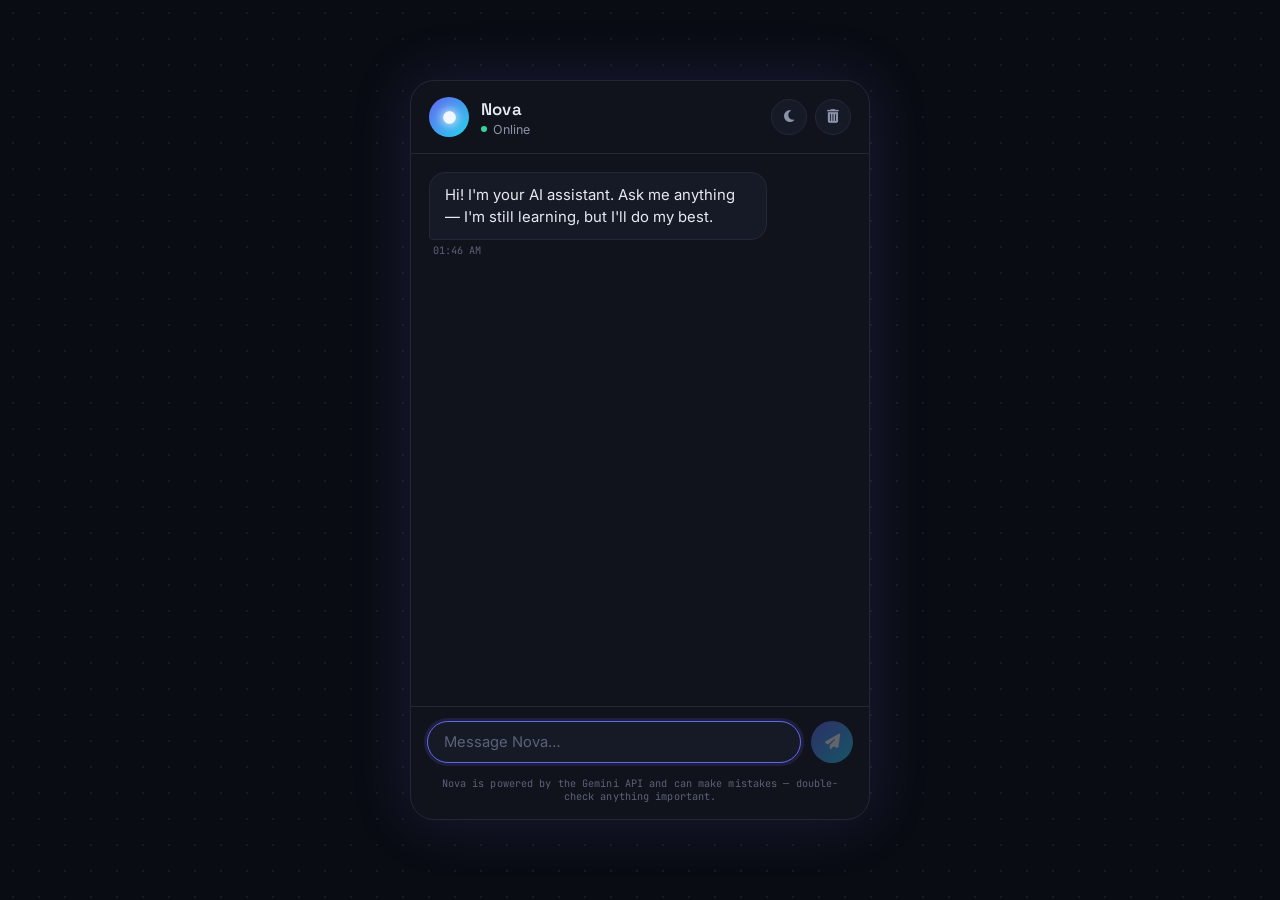
==== index2.html @ 0dd18b8f "Add files via upload "Update script.js key logic"" ====
<!DOCTYPE html>
<html lang="en">
<head>
<meta charset="UTF-8" />
<meta name="viewport" content="width=device-width, initial-scale=1.0, viewport-fit=cover" />
<title>Nova — AI Chat Assistant</title>

<!-- Fonts -->
<link rel="preconnect" href="https://fonts.googleapis.com" />
<link rel="preconnect" href="https://fonts.gstatic.com" crossorigin />
<link
  href="https://fonts.googleapis.com/css2?family=Space+Grotesk:wght@500;600;700&family=Inter:wght@400;500;600&family=JetBrains+Mono:wght@400;500&display=swap"
  rel="stylesheet"
/>

<!-- Font Awesome -->
<link
  rel="stylesheet"
  href="https://cdnjs.cloudflare.com/ajax/libs/font-awesome/6.5.2/css/all.min.css"
/>

<link rel="stylesheet" href="style.css" />
</head>
<body>
  <!-- ambient background grid -->
  <div class="bg-grid" aria-hidden="true"></div>

  <div class="app">
    <main class="chat-card">

      <header class="chat-header">
        <div class="bot-identity">
          <div class="orb" id="orb" aria-hidden="true">
            <span class="orb-core"></span>
          </div>
          <div class="bot-meta">
            <h1 class="bot-name">Nova</h1>
            <p class="bot-status">
              <span class="status-dot" id="statusDot"></span>
              <span id="statusText">Online</span>
            </p>
          </div>
        </div>

        <div class="header-actions">
          <button class="icon-btn" id="themeToggle" type="button" title="Toggle theme" aria-label="Toggle dark and light mode">
            <i class="fa-solid fa-moon" id="themeIcon"></i>
          </button>
          <button class="icon-btn" id="clearChat" type="button" title="Clear conversation" aria-label="Clear conversation">
            <i class="fa-solid fa-trash-can"></i>
          </button>
        </div>
      </header>

      <div class="messages" id="messages" role="log" aria-live="polite" aria-label="Chat messages"></div>

      <div class="typing-row" id="typingRow" hidden>
        <div class="message bot">
          <div class="bubble typing-bubble" aria-label="Nova is typing">
            <span class="dot"></span><span class="dot"></span><span class="dot"></span>
          </div>
        </div>
      </div>

      <form class="input-area" id="chatForm">
        <input
          type="text"
          id="messageInput"
          placeholder="Message Nova…"
          autocomplete="off"
          maxlength="2000"
          aria-label="Type a message"
        />
        <button type="submit" class="send-btn" id="sendBtn" aria-label="Send message" disabled>
          <i class="fa-solid fa-paper-plane"></i>
        </button>
      </form>

      <p class="disclaimer">Nova is powered by the Gemini API and can make mistakes — double-check anything important.</p>
    </main>
  </div>

  <script src="script.js"></script>
</body>
</html>
---- style.css ----
/* =========================================================
   AI Chatbot Interface
   Design: deep-space dark theme, indigo→cyan gradient signal,
   breathing orb avatar as the signature element.
   ========================================================= */

:root{
  --bg: #0A0C13;
  --panel: #11131C;
  --panel-soft: #161A26;
  --border: #232838;
  --text-primary: #E8EAF2;
  --text-secondary: #8C92A8;
  --text-tertiary: #5B6178;

  --accent-indigo: #6366F1;
  --accent-cyan: #22D3EE;
  --accent-coral: #FB7185;
  --gradient: linear-gradient(135deg, var(--accent-indigo) 0%, var(--accent-cyan) 100%);
  --success: #34D399;

  --shadow-glow: 0 0 60px rgba(99, 102, 241, 0.18);
  --transition-fast: 0.2s ease;
  --transition-theme: 0.4s ease;
}

[data-theme="light"]{
  --bg: #F1F2F8;
  --panel: #FFFFFF;
  --panel-soft: #F5F6FB;
  --border: #E3E5EF;
  --text-primary: #1A1C27;
  --text-secondary: #5B6178;
  --text-tertiary: #9094A6;
  --shadow-glow: 0 0 50px rgba(99, 102, 241, 0.10);
}

*{ margin:0; padding:0; box-sizing:border-box; }

html, body{
  height:100%;
}

body{
  background: var(--bg);
  color: var(--text-primary);
  font-family: 'Inter', system-ui, sans-serif;
  -webkit-font-smoothing: antialiased;
  overflow: hidden;
  transition: background-color var(--transition-theme), color var(--transition-theme);
}

/* ---------- ambient background ---------- */
.bg-grid{
  position: fixed;
  inset: 0;
  z-index: -1;
  background-image: radial-gradient(circle, var(--border) 1px, transparent 1px);
  background-size: 26px 26px;
  opacity: 0.5;
  animation: gridDrift 50s linear infinite;
  transition: opacity var(--transition-theme);
}
[data-theme="light"] .bg-grid{ opacity: 0.7; }

@keyframes gridDrift{
  0%{ background-position: 0 0; }
  100%{ background-position: 260px 260px; }
}

/* ---------- layout ---------- */
.app{
  height: 100vh;
  display: flex;
  align-items: center;
  justify-content: center;
  padding: 24px;
}

.chat-card{
  width: 100%;
  max-width: 460px;
  height: min(86vh, 740px);
  background: var(--panel);
  border: 1px solid var(--border);
  border-radius: 24px;
  box-shadow: var(--shadow-glow);
  display: flex;
  flex-direction: column;
  overflow: hidden;
  transition: background-color var(--transition-theme), border-color var(--transition-theme), box-shadow var(--transition-theme);
}

/* ---------- header ---------- */
.chat-header{
  display: flex;
  align-items: center;
  justify-content: space-between;
  padding: 16px 18px;
  border-bottom: 1px solid var(--border);
  transition: border-color var(--transition-theme);
}

.bot-identity{
  display: flex;
  align-items: center;
  gap: 12px;
}

.orb{
  width: 40px;
  height: 40px;
  border-radius: 50%;
  background: var(--gradient);
  display: flex;
  align-items: center;
  justify-content: center;
  flex-shrink: 0;
  animation: orbPulse 2.8s ease-in-out infinite;
}
.orb.thinking{ animation: orbPulse 0.85s ease-in-out infinite; }

.orb-core{
  width: 13px;
  height: 13px;
  border-radius: 50%;
  background: rgba(255,255,255,0.92);
  box-shadow: 0 0 10px 2px rgba(255,255,255,0.7);
}

@keyframes orbPulse{
  0%, 100%{ box-shadow: 0 0 0 0 rgba(99,102,241,0.45), 0 0 16px 2px rgba(34,211,238,0.3); }
  50%{ box-shadow: 0 0 0 7px rgba(99,102,241,0), 0 0 26px 8px rgba(34,211,238,0.5); }
}

.bot-name{
  font-family: 'Space Grotesk', sans-serif;
  font-size: 1.05rem;
  font-weight: 600;
  letter-spacing: 0.01em;
}

.bot-status{
  display: flex;
  align-items: center;
  gap: 6px;
  font-size: 0.78rem;
  color: var(--text-secondary);
  margin-top: 2px;
}

.status-dot{
  width: 6px;
  height: 6px;
  border-radius: 50%;
  background: var(--success);
  display: inline-block;
  animation: statusPulse 2s infinite;
}

@keyframes statusPulse{
  0%{ box-shadow: 0 0 0 0 rgba(52,211,153,0.55); }
  70%{ box-shadow: 0 0 0 5px rgba(52,211,153,0); }
  100%{ box-shadow: 0 0 0 0 rgba(52,211,153,0); }
}

.header-actions{
  display: flex;
  gap: 8px;
}

.icon-btn{
  width: 36px;
  height: 36px;
  border-radius: 50%;
  border: 1px solid var(--border);
  background: var(--panel-soft);
  color: var(--text-secondary);
  display: flex;
  align-items: center;
  justify-content: center;
  cursor: pointer;
  font-size: 0.85rem;
  transition: border-color var(--transition-fast), color var(--transition-fast), transform var(--transition-fast), background-color var(--transition-theme);
}
.icon-btn:hover{
  color: var(--text-primary);
  border-color: var(--accent-indigo);
  transform: translateY(-1px);
}
.icon-btn:active{ transform: scale(0.93); }

/* ---------- messages ---------- */
.messages{
  flex: 1;
  overflow-y: auto;
  padding: 18px;
  display: flex;
  flex-direction: column;
  gap: 14px;
  scroll-behavior: smooth;
}

.messages::-webkit-scrollbar{ width: 6px; }
.messages::-webkit-scrollbar-track{ background: transparent; }
.messages::-webkit-scrollbar-thumb{
  background: var(--border);
  border-radius: 10px;
}
.messages{ scrollbar-width: thin; scrollbar-color: var(--border) transparent; }

.message{
  display: flex;
  flex-direction: column;
  max-width: 80%;
  animation: messageIn 0.35s ease forwards;
}
.message.user{ align-self: flex-end; align-items: flex-end; }
.message.bot{ align-self: flex-start; align-items: flex-start; }

@keyframes messageIn{
  from{ opacity: 0; transform: translateY(8px); }
  to{ opacity: 1; transform: translateY(0); }
}

.bubble{
  padding: 11px 15px;
  font-size: 0.93rem;
  line-height: 1.48;
  word-wrap: break-word;
  white-space: pre-wrap;
}

.message.user .bubble{
  background: var(--gradient);
  color: #fff;
  border-radius: 16px 16px 4px 16px;
}

.message.bot .bubble{
  background: var(--panel-soft);
  border: 1px solid var(--border);
  color: var(--text-primary);
  border-radius: 16px 16px 16px 4px;
  transition: background-color var(--transition-theme), border-color var(--transition-theme);
}

.timestamp{
  font-family: 'JetBrains Mono', monospace;
  font-size: 0.64rem;
  color: var(--text-tertiary);
  margin-top: 4px;
  padding: 0 4px;
}

/* ---------- typing indicator ---------- */
.typing-row{ padding: 0 18px 14px; }
.typing-bubble{
  display: flex;
  align-items: center;
  gap: 4px;
  padding: 13px 16px;
}
.typing-bubble .dot{
  width: 6px;
  height: 6px;
  border-radius: 50%;
  background: var(--text-secondary);
  animation: typingBounce 1.2s infinite;
}
.typing-bubble .dot:nth-child(2){ animation-delay: 0.15s; }
.typing-bubble .dot:nth-child(3){ animation-delay: 0.3s; }

@keyframes typingBounce{
  0%, 60%, 100%{ transform: translateY(0); opacity: 0.4; }
  30%{ transform: translateY(-5px); opacity: 1; }
}

/* ---------- input area ---------- */
.input-area{
  display: flex;
  align-items: center;
  gap: 10px;
  padding: 14px 16px;
  border-top: 1px solid var(--border);
  transition: border-color var(--transition-theme);
}

#messageInput{
  flex: 1;
  background: var(--panel-soft);
  border: 1px solid var(--border);
  border-radius: 24px;
  padding: 11px 16px;
  font-family: 'Inter', sans-serif;
  font-size: 0.92rem;
  color: var(--text-primary);
  outline: none;
  transition: border-color var(--transition-fast), box-shadow var(--transition-fast), background-color var(--transition-theme);
}
#messageInput::placeholder{ color: var(--text-tertiary); }
#messageInput:focus{
  border-color: var(--accent-indigo);
  box-shadow: 0 0 0 3px rgba(99,102,241,0.15);
}
#messageInput:disabled{ opacity: 0.6; }

.send-btn{
  width: 42px;
  height: 42px;
  flex-shrink: 0;
  border: none;
  border-radius: 50%;
  background: var(--gradient);
  color: #fff;
  font-size: 0.95rem;
  display: flex;
  align-items: center;
  justify-content: center;
  cursor: pointer;
  transition: transform var(--transition-fast), opacity var(--transition-fast), box-shadow var(--transition-fast);
  box-shadow: 0 4px 14px rgba(99,102,241,0.35);
}
.send-btn:hover:not(:disabled){ transform: translateY(-1px) scale(1.04); }
.send-btn:active:not(:disabled){ transform: scale(0.94); }
.send-btn:disabled{
  opacity: 0.35;
  cursor: not-allowed;
  box-shadow: none;
}

.disclaimer{
  text-align: center;
  font-family: 'JetBrains Mono', monospace;
  font-size: 0.64rem;
  letter-spacing: 0.01em;
  color: var(--text-tertiary);
  padding: 0 18px 16px;
}

/* ---------- responsive ---------- */
@media (max-width: 600px){
  .app{ padding: 0; }
  .chat-card{
    width: 100vw;
    height: 100vh;
    max-width: none;
    border-radius: 0;
    border: none;
  }
}

/* ---------- accessibility ---------- */
button:focus-visible,
input:focus-visible{
  outline: 2px solid var(--accent-cyan);
  outline-offset: 2px;
}

@media (prefers-reduced-motion: reduce){
  .orb, .status-dot, .bg-grid, .message, .typing-bubble .dot{
    animation: none !important;
  }
}
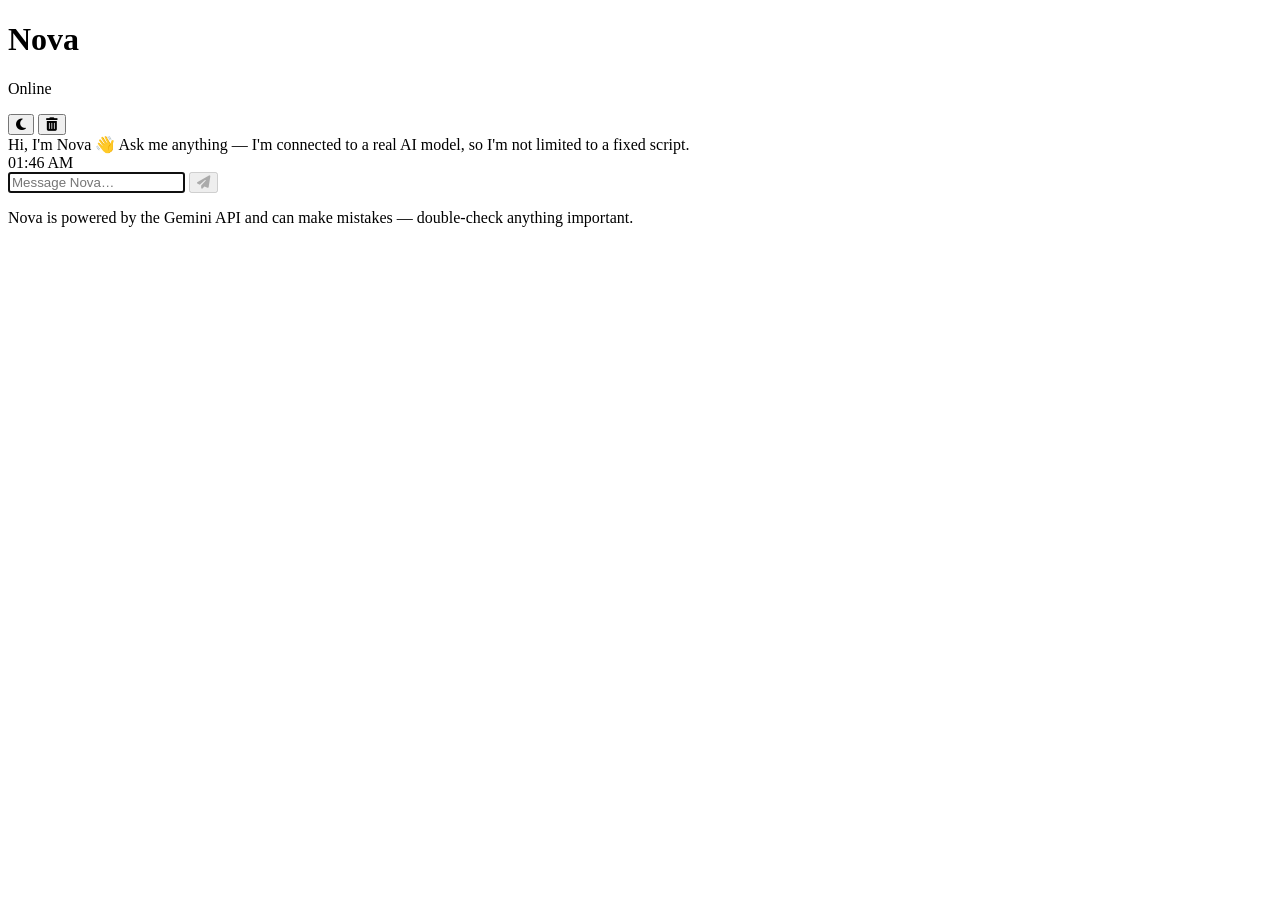
==== commit f908bd8a: "Update index2.html" ====
--- a/index2.html
+++ b/index2.html
@@ -19,7 +19,7 @@
   href="https://cdnjs.cloudflare.com/ajax/libs/font-awesome/6.5.2/css/all.min.css"
 />
 
-<link rel="stylesheet" href="style.css" />
+<link rel="stylesheet" href="style2.css" />
 </head>
 <body>
   <!-- ambient background grid -->
@@ -80,6 +80,6 @@
     </main>
   </div>
 
-  <script src="script.js"></script>
+  <script src="script2.js"></script>
 </body>
-</html>+</html>
--- a/style2.css
+++ b/style2.css
@@ -0,0 +1,45 @@
+Hey act like a professional web designer 
+
+So the main concept and the main project is to create a AI chat bot on Visual Studio code
+
+So we have to create a AI chat bot with clean and smooth transitions and The structure would be like
+
+chatbot-interface/ 
+1. Index.html
+2.style.css
+3.script.js
+
+Detailed requirements
+HTML File (index.html)
+1. Input section with text input and send buttion 
+2. Font awesome CDN for icons
+3. Main container for the chat bot
+4. Linked to external CSS and JavaScript files
+5. Rest of all the things which you thing would you thing are essesntial
+
+CSS file (style.css)
+Requirements
+1. Neat and minimalist look
+2. futuristic and more attractive
+3. Dark theme
+4. smooth colours and smooth transitions
+5. Smooth animations
+6. Works on mobile as well as desktop 
+
+JavaScript file (script.js)
+Requirements 
+1. Add new message to the chat
+2. Auto responses
+3. Typing animations should be smooth
+4. Can switch Dark and light  modes
+5. Remember the users data
+6. Auto scroll
+6. Send message or enter key press
+
+File organizing instructions
+1. index.html (HTML structure)
+2. style.css (All CSS styles)
+3. script.js (Complete JavaScript functionality)
+
+Final result expectations
+ The final project should be a functioning working model AI chat bot with futuristic looks and smooth transitions and theme switching capabilities.
